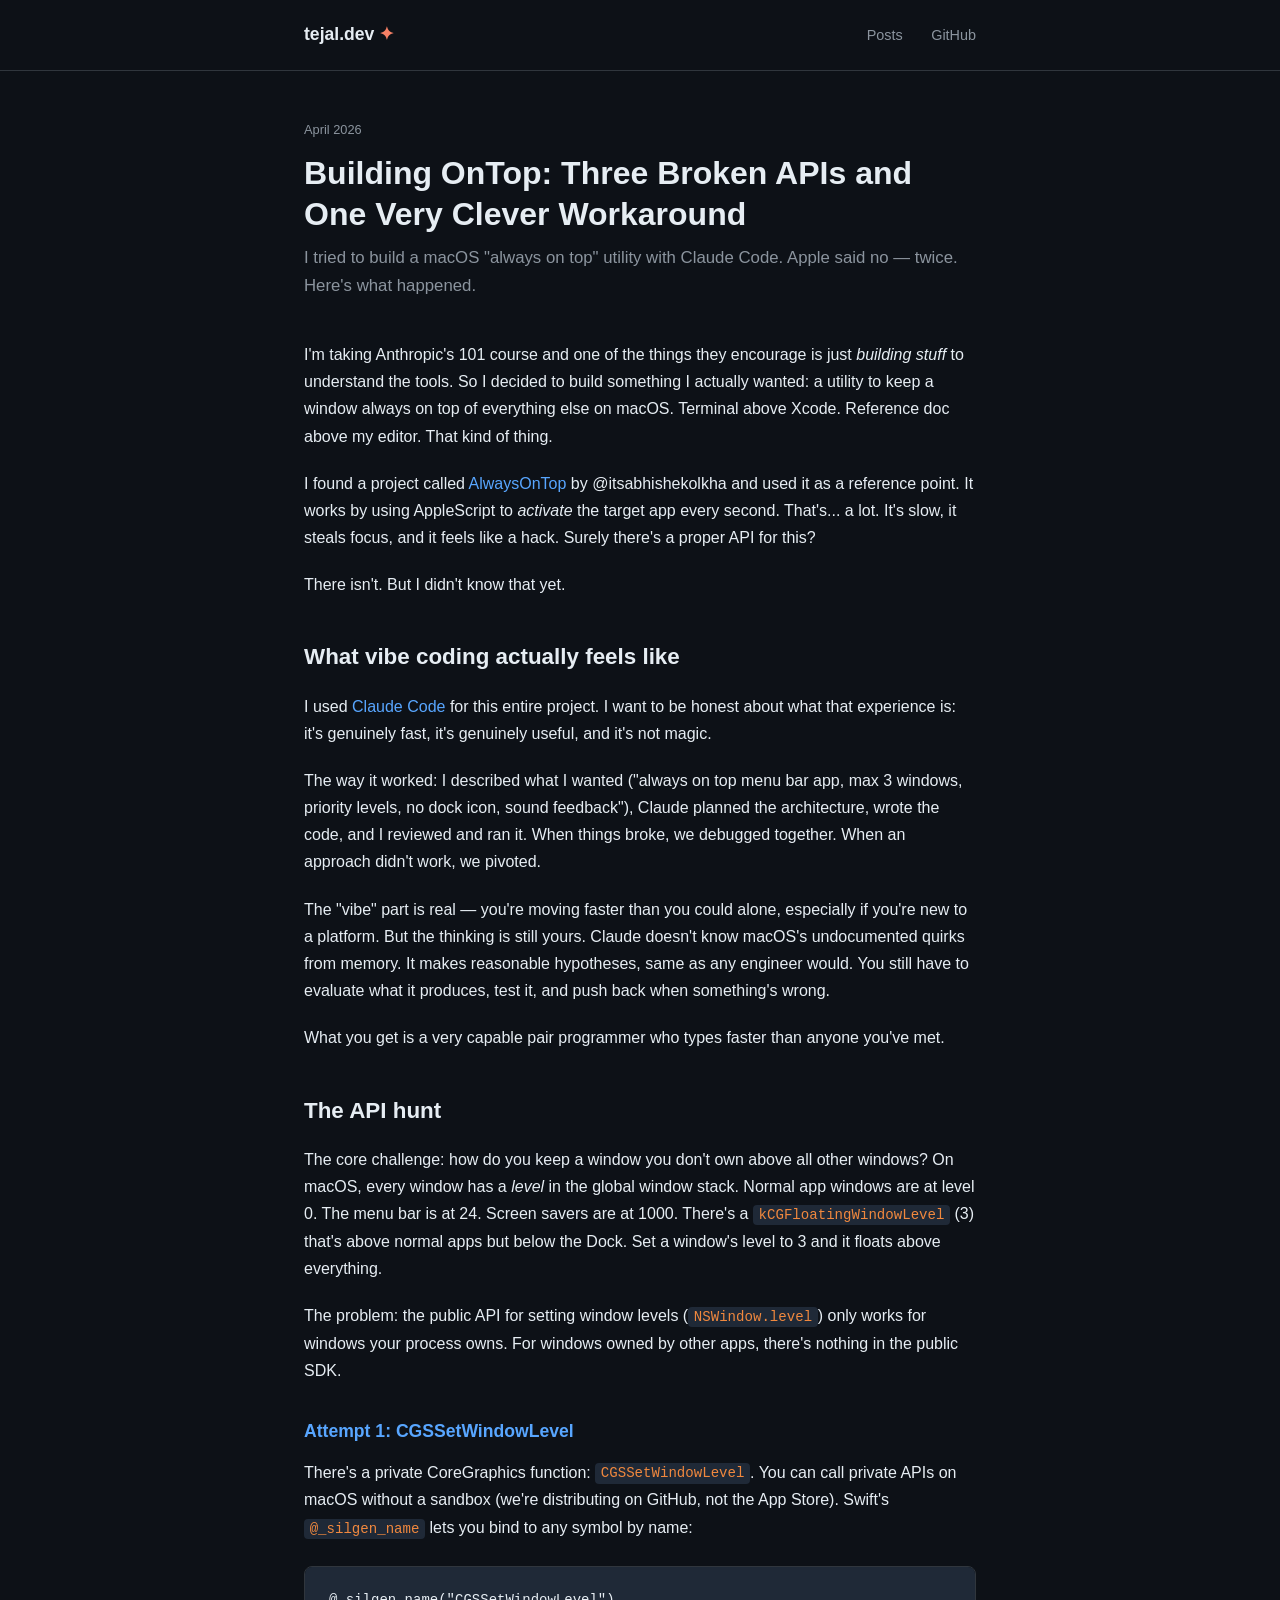
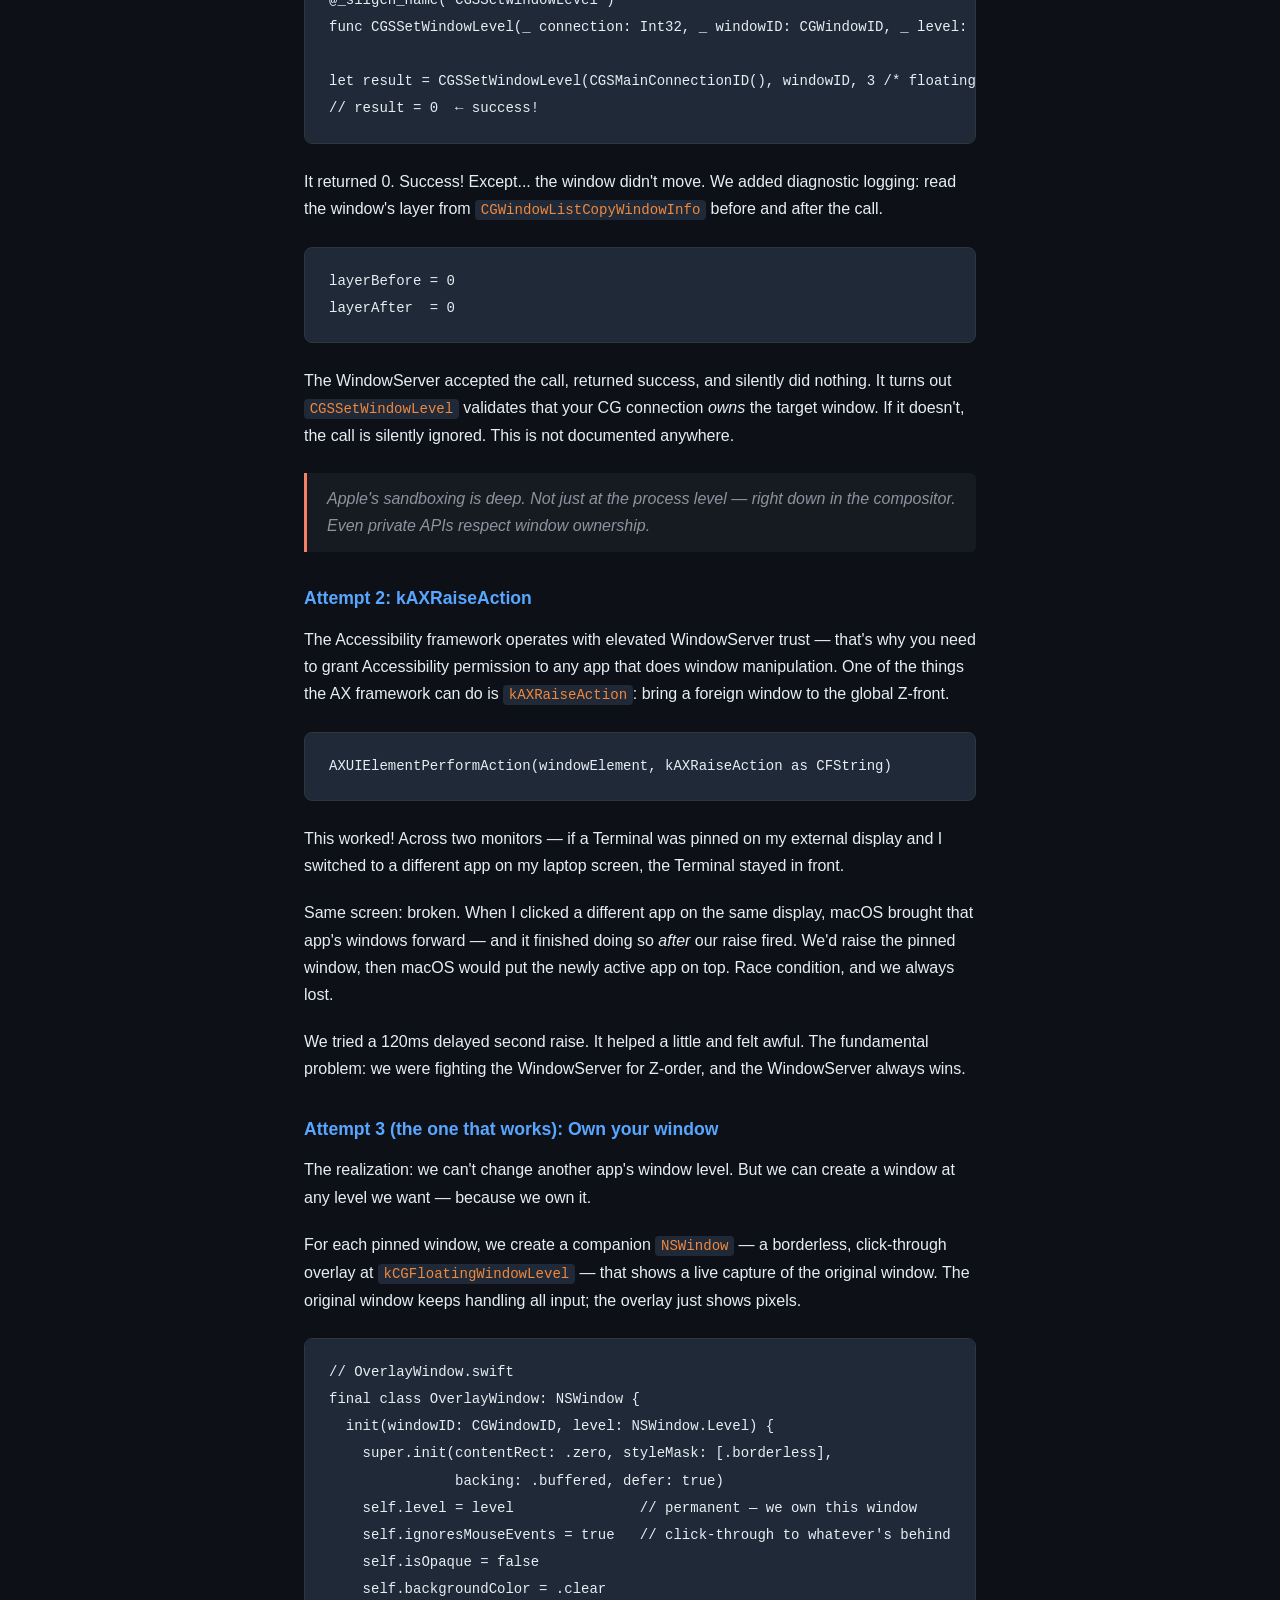
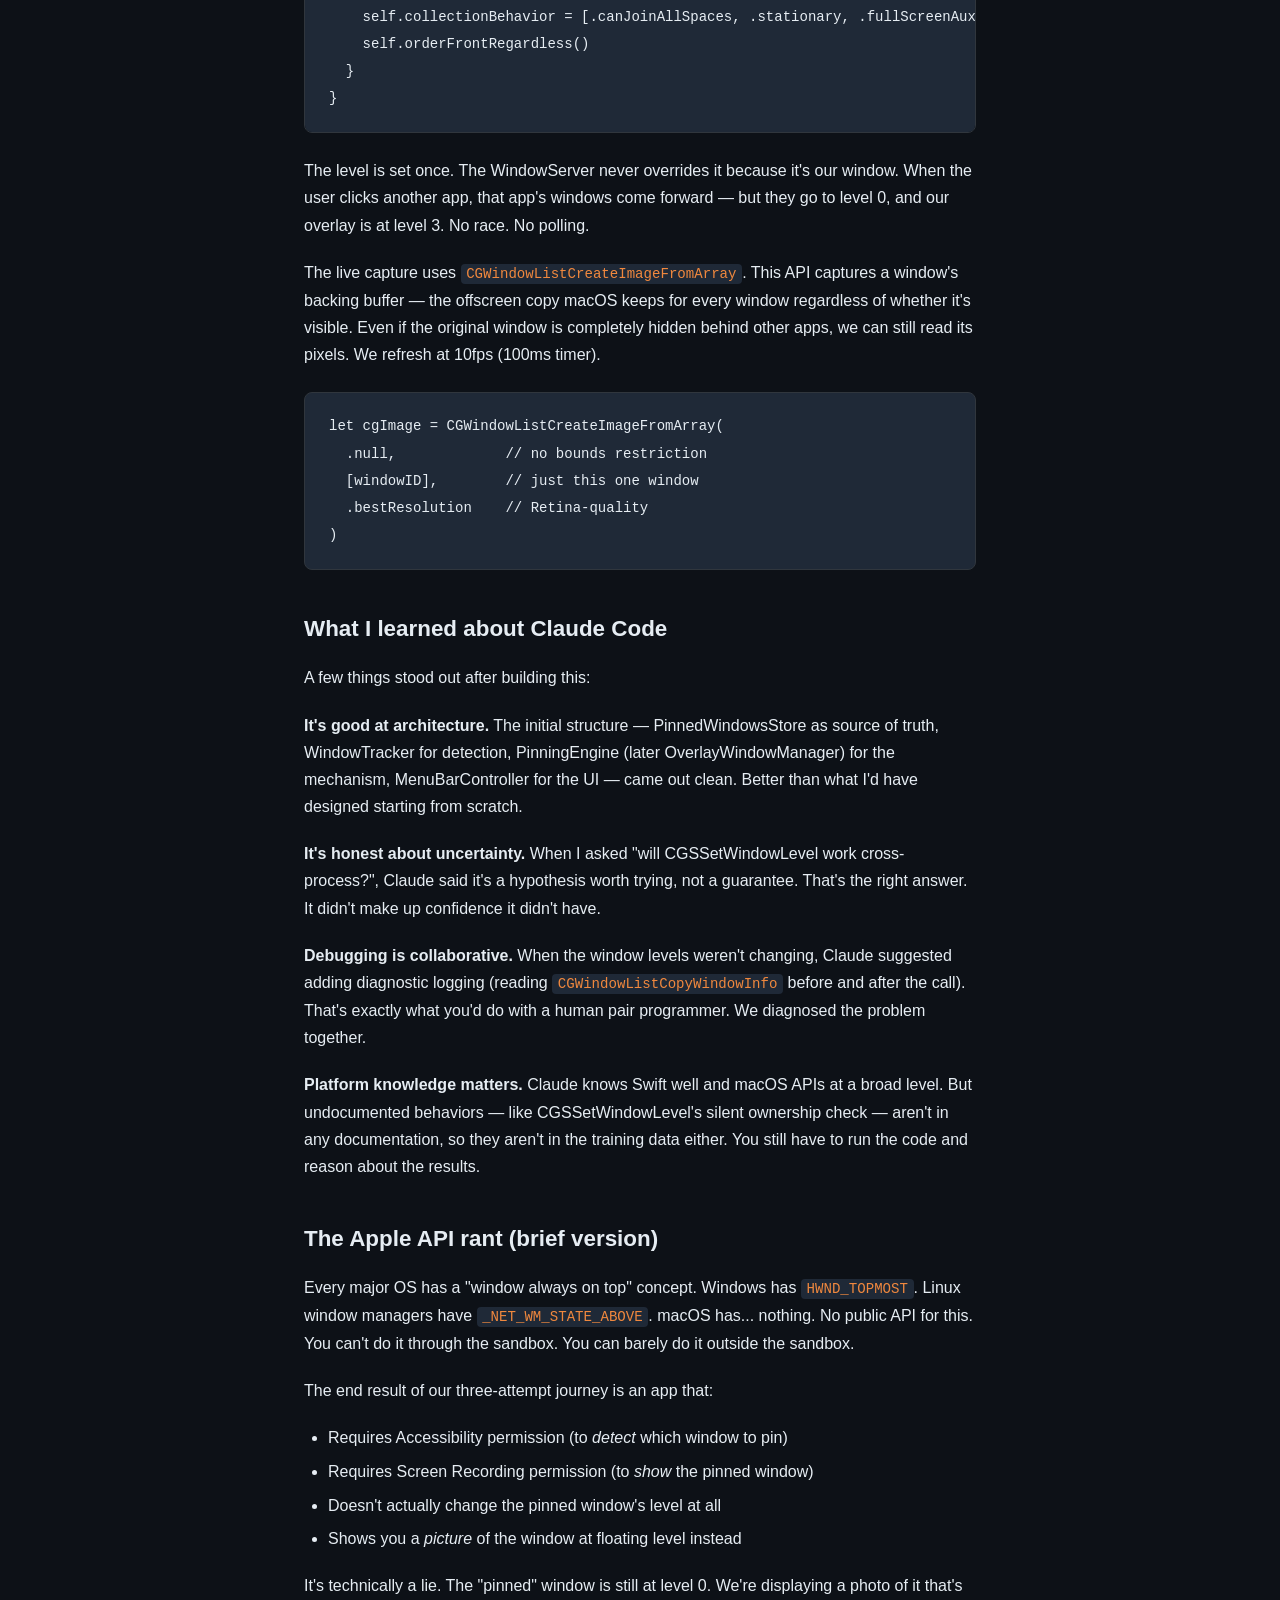
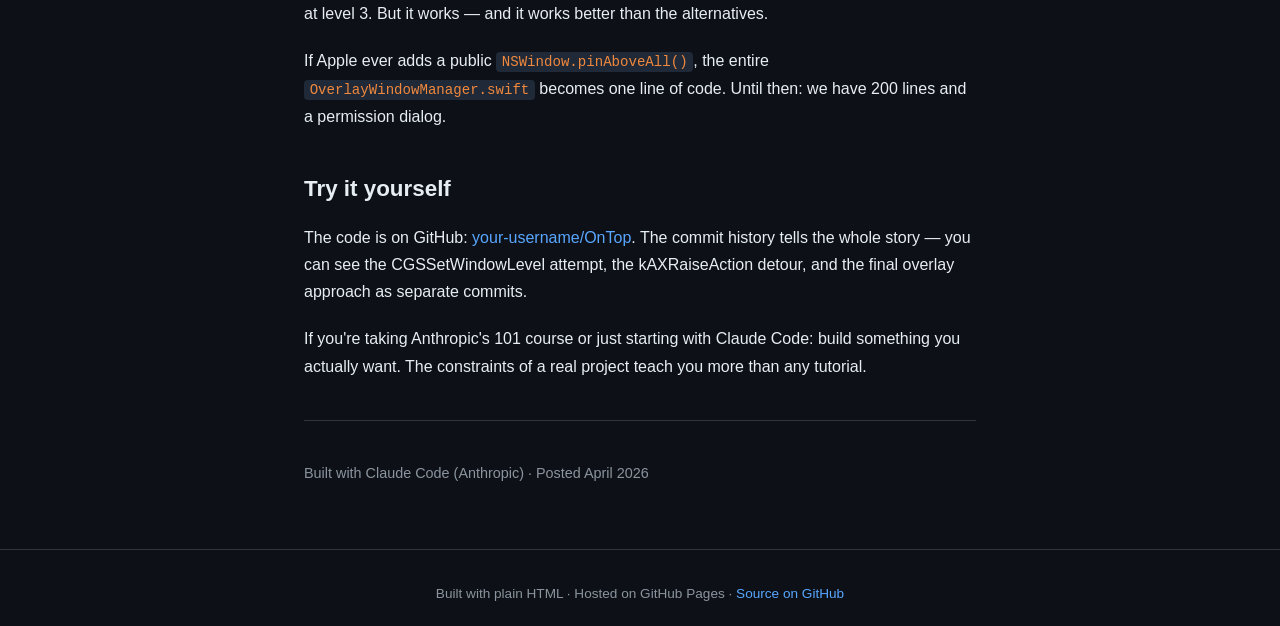
==== docs/posts/01-ontop-vibe-coding.html @ 393ee737 "docs: add GitHub Pages blog — plain HTML, dark theme, first post Blog lives in docs/ so it can be en" ====
<!DOCTYPE html>
<html lang="en">
<head>
  <meta charset="UTF-8">
  <meta name="viewport" content="width=device-width, initial-scale=1.0">
  <title>Building OnTop: Three Broken APIs and One Very Clever Workaround</title>
  <meta name="description" content="I tried to build a macOS always-on-top utility with Claude Code. Apple said no — twice. Here's the full story.">
  <link rel="stylesheet" href="../style.css">
</head>
<body>

<header>
  <div class="inner">
    <a class="logo" href="../index.html">tejal.dev <span>✦</span></a>
    <nav>
      <a href="../index.html">Posts</a>
      <a href="https://github.com/your-username/OnTop" target="_blank">GitHub</a>
    </nav>
  </div>
</header>

<main>
<article>

  <div class="post-header">
    <time datetime="2026-04">April 2026</time>
    <h1>Building OnTop: Three Broken APIs and One Very Clever Workaround</h1>
    <p class="subtitle">
      I tried to build a macOS "always on top" utility with Claude Code.
      Apple said no — twice. Here's what happened.
    </p>
  </div>

  <p>
    I'm taking Anthropic's 101 course and one of the things they encourage is just
    <em>building stuff</em> to understand the tools. So I decided to build something I
    actually wanted: a utility to keep a window always on top of everything else on macOS.
    Terminal above Xcode. Reference doc above my editor. That kind of thing.
  </p>

  <p>
    I found a project called
    <a href="https://github.com/itsabhishekolkha/AlwaysOnTop" target="_blank">AlwaysOnTop</a>
    by @itsabhishekolkha and used it as a reference point. It works by using AppleScript to
    <em>activate</em> the target app every second. That's... a lot. It's slow, it steals
    focus, and it feels like a hack. Surely there's a proper API for this?
  </p>

  <p>There isn't. But I didn't know that yet.</p>

  <h2>What vibe coding actually feels like</h2>

  <p>
    I used <a href="https://claude.ai/claude-code" target="_blank">Claude Code</a> for this
    entire project. I want to be honest about what that experience is: it's genuinely fast,
    it's genuinely useful, and it's not magic.
  </p>

  <p>
    The way it worked: I described what I wanted ("always on top menu bar app, max 3 windows,
    priority levels, no dock icon, sound feedback"), Claude planned the architecture, wrote the
    code, and I reviewed and ran it. When things broke, we debugged together. When an approach
    didn't work, we pivoted.
  </p>

  <p>
    The "vibe" part is real — you're moving faster than you could alone, especially if you're
    new to a platform. But the thinking is still yours. Claude doesn't know macOS's undocumented
    quirks from memory. It makes reasonable hypotheses, same as any engineer would. You still
    have to evaluate what it produces, test it, and push back when something's wrong.
  </p>

  <p>What you get is a very capable pair programmer who types faster than anyone you've met.</p>

  <h2>The API hunt</h2>

  <p>
    The core challenge: how do you keep a window you don't own above all other windows?
    On macOS, every window has a <em>level</em> in the global window stack. Normal app windows
    are at level 0. The menu bar is at 24. Screen savers are at 1000. There's a
    <code>kCGFloatingWindowLevel</code> (3) that's above normal apps but below the Dock.
    Set a window's level to 3 and it floats above everything.
  </p>

  <p>
    The problem: the public API for setting window levels (<code>NSWindow.level</code>) only
    works for windows your process owns. For windows owned by other apps, there's nothing
    in the public SDK.
  </p>

  <h3>Attempt 1: CGSSetWindowLevel</h3>

  <p>
    There's a private CoreGraphics function: <code>CGSSetWindowLevel</code>. You can call
    private APIs on macOS without a sandbox (we're distributing on GitHub, not the App Store).
    Swift's <code>@_silgen_name</code> lets you bind to any symbol by name:
  </p>

  <pre><code>@_silgen_name("CGSSetWindowLevel")
func CGSSetWindowLevel(_ connection: Int32, _ windowID: CGWindowID, _ level: Int32) -> Int32

let result = CGSSetWindowLevel(CGSMainConnectionID(), windowID, 3 /* floating */)
// result = 0  ← success!</code></pre>

  <p>
    It returned 0. Success! Except... the window didn't move. We added diagnostic logging:
    read the window's layer from <code>CGWindowListCopyWindowInfo</code> before and after
    the call.
  </p>

  <pre><code>layerBefore = 0
layerAfter  = 0</code></pre>

  <p>
    The WindowServer accepted the call, returned success, and silently did nothing.
    It turns out <code>CGSSetWindowLevel</code> validates that your CG connection
    <em>owns</em> the target window. If it doesn't, the call is silently ignored.
    This is not documented anywhere.
  </p>

  <blockquote>
    Apple's sandboxing is deep. Not just at the process level — right down in the compositor.
    Even private APIs respect window ownership.
  </blockquote>

  <h3>Attempt 2: kAXRaiseAction</h3>

  <p>
    The Accessibility framework operates with elevated WindowServer trust — that's why
    you need to grant Accessibility permission to any app that does window manipulation.
    One of the things the AX framework can do is <code>kAXRaiseAction</code>: bring a
    foreign window to the global Z-front.
  </p>

  <pre><code>AXUIElementPerformAction(windowElement, kAXRaiseAction as CFString)</code></pre>

  <p>
    This worked! Across two monitors — if a Terminal was pinned on my external display and
    I switched to a different app on my laptop screen, the Terminal stayed in front.
  </p>

  <p>
    Same screen: broken. When I clicked a different app on the same display, macOS brought
    that app's windows forward — and it finished doing so <em>after</em> our raise fired.
    We'd raise the pinned window, then macOS would put the newly active app on top. Race
    condition, and we always lost.
  </p>

  <p>
    We tried a 120ms delayed second raise. It helped a little and felt awful. The fundamental
    problem: we were fighting the WindowServer for Z-order, and the WindowServer always wins.
  </p>

  <h3>Attempt 3 (the one that works): Own your window</h3>

  <p>
    The realization: we can't change another app's window level. But we can create a window
    at any level we want — because we own it.
  </p>

  <p>
    For each pinned window, we create a companion <code>NSWindow</code> — a borderless,
    click-through overlay at <code>kCGFloatingWindowLevel</code> — that shows a live capture
    of the original window. The original window keeps handling all input; the overlay just
    shows pixels.
  </p>

  <pre><code>// OverlayWindow.swift
final class OverlayWindow: NSWindow {
  init(windowID: CGWindowID, level: NSWindow.Level) {
    super.init(contentRect: .zero, styleMask: [.borderless],
               backing: .buffered, defer: true)
    self.level = level               // permanent — we own this window
    self.ignoresMouseEvents = true   // click-through to whatever's behind
    self.isOpaque = false
    self.backgroundColor = .clear
    self.collectionBehavior = [.canJoinAllSpaces, .stationary, .fullScreenAuxiliary]
    self.orderFrontRegardless()
  }
}</code></pre>

  <p>
    The level is set once. The WindowServer never overrides it because it's our window.
    When the user clicks another app, that app's windows come forward — but they go to
    level 0, and our overlay is at level 3. No race. No polling.
  </p>

  <p>
    The live capture uses <code>CGWindowListCreateImageFromArray</code>. This API captures
    a window's backing buffer — the offscreen copy macOS keeps for every window regardless
    of whether it's visible. Even if the original window is completely hidden behind other
    apps, we can still read its pixels. We refresh at 10fps (100ms timer).
  </p>

  <pre><code>let cgImage = CGWindowListCreateImageFromArray(
  .null,             // no bounds restriction
  [windowID],        // just this one window
  .bestResolution    // Retina-quality
)</code></pre>

  <h2>What I learned about Claude Code</h2>

  <p>
    A few things stood out after building this:
  </p>

  <p>
    <strong>It's good at architecture.</strong> The initial structure — PinnedWindowsStore
    as source of truth, WindowTracker for detection, PinningEngine (later OverlayWindowManager)
    for the mechanism, MenuBarController for the UI — came out clean. Better than what I'd
    have designed starting from scratch.
  </p>

  <p>
    <strong>It's honest about uncertainty.</strong> When I asked "will CGSSetWindowLevel work
    cross-process?", Claude said it's a hypothesis worth trying, not a guarantee. That's the
    right answer. It didn't make up confidence it didn't have.
  </p>

  <p>
    <strong>Debugging is collaborative.</strong> When the window levels weren't changing,
    Claude suggested adding diagnostic logging (reading <code>CGWindowListCopyWindowInfo</code>
    before and after the call). That's exactly what you'd do with a human pair programmer.
    We diagnosed the problem together.
  </p>

  <p>
    <strong>Platform knowledge matters.</strong> Claude knows Swift well and macOS APIs at
    a broad level. But undocumented behaviors — like CGSSetWindowLevel's silent ownership
    check — aren't in any documentation, so they aren't in the training data either. You
    still have to run the code and reason about the results.
  </p>

  <h2>The Apple API rant (brief version)</h2>

  <p>
    Every major OS has a "window always on top" concept. Windows has
    <code>HWND_TOPMOST</code>. Linux window managers have <code>_NET_WM_STATE_ABOVE</code>.
    macOS has... nothing. No public API for this. You can't do it through the sandbox.
    You can barely do it outside the sandbox.
  </p>

  <p>
    The end result of our three-attempt journey is an app that:
    <ul>
      <li>Requires Accessibility permission (to <em>detect</em> which window to pin)</li>
      <li>Requires Screen Recording permission (to <em>show</em> the pinned window)</li>
      <li>Doesn't actually change the pinned window's level at all</li>
      <li>Shows you a <em>picture</em> of the window at floating level instead</li>
    </ul>
  </p>

  <p>
    It's technically a lie. The "pinned" window is still at level 0. We're displaying a
    photo of it that's at level 3. But it works — and it works better than the alternatives.
  </p>

  <p>
    If Apple ever adds a public <code>NSWindow.pinAboveAll()</code>, the entire
    <code>OverlayWindowManager.swift</code> becomes one line of code.
    Until then: we have 200 lines and a permission dialog.
  </p>

  <h2>Try it yourself</h2>

  <p>
    The code is on GitHub: <a href="https://github.com/your-username/OnTop" target="_blank">your-username/OnTop</a>.
    The commit history tells the whole story — you can see the CGSSetWindowLevel attempt,
    the kAXRaiseAction detour, and the final overlay approach as separate commits.
  </p>

  <p>
    If you're taking Anthropic's 101 course or just starting with Claude Code: build
    something you actually want. The constraints of a real project teach you more than
    any tutorial.
  </p>

  <hr>

  <p style="color:var(--muted); font-size:0.9rem;">
    Built with Claude Code (Anthropic) · Posted April 2026
  </p>

</article>
</main>

<footer>
  Built with plain HTML · Hosted on GitHub Pages ·
  <a href="https://github.com/your-username/OnTop">Source on GitHub</a>
</footer>

</body>
</html>
---- docs/style.css ----
/* style.css — OnTop dev blog */

:root {
  --bg:        #0d1117;
  --surface:   #161b22;
  --border:    #30363d;
  --text:      #e6edf3;
  --muted:     #8b949e;
  --accent:    #58a6ff;
  --accent2:   #f78166;
  --code-bg:   #1f2937;
  --max-width: 720px;
}

*, *::before, *::after { box-sizing: border-box; margin: 0; padding: 0; }

html { font-size: 16px; scroll-behavior: smooth; }

body {
  background: var(--bg);
  color: var(--text);
  font-family: -apple-system, BlinkMacSystemFont, "Segoe UI", Helvetica, Arial, sans-serif;
  line-height: 1.7;
  min-height: 100vh;
}

a { color: var(--accent); text-decoration: none; }
a:hover { text-decoration: underline; }

/* ── Header ─────────────────────────────── */
header {
  border-bottom: 1px solid var(--border);
  padding: 1.25rem 0;
}
header .inner {
  max-width: var(--max-width);
  margin: 0 auto;
  padding: 0 1.5rem;
  display: flex;
  align-items: center;
  justify-content: space-between;
}
header .logo {
  font-weight: 700;
  font-size: 1.1rem;
  color: var(--text);
}
header .logo span { color: var(--accent2); }
header nav a {
  color: var(--muted);
  margin-left: 1.5rem;
  font-size: 0.9rem;
}
header nav a:hover { color: var(--text); text-decoration: none; }

/* ── Main content ────────────────────────── */
main {
  max-width: var(--max-width);
  margin: 3rem auto;
  padding: 0 1.5rem;
}

/* ── Post list (index) ───────────────────── */
.post-list { list-style: none; }
.post-list li {
  border-bottom: 1px solid var(--border);
  padding: 1.75rem 0;
}
.post-list li:first-child { padding-top: 0; }
.post-list .date {
  font-size: 0.8rem;
  color: var(--muted);
  margin-bottom: 0.4rem;
}
.post-list h2 { font-size: 1.25rem; margin-bottom: 0.5rem; }
.post-list h2 a { color: var(--text); }
.post-list h2 a:hover { color: var(--accent); text-decoration: none; }
.post-list p { color: var(--muted); font-size: 0.95rem; }

/* ── Article ─────────────────────────────── */
article .post-header { margin-bottom: 2.5rem; }
article .post-header time {
  display: block;
  font-size: 0.8rem;
  color: var(--muted);
  margin-bottom: 0.75rem;
}
article h1 { font-size: 2rem; line-height: 1.3; margin-bottom: 0.5rem; }
article .subtitle { color: var(--muted); font-size: 1.05rem; }

article h2 { font-size: 1.4rem; margin: 2.5rem 0 1rem; }
article h3 { font-size: 1.1rem; margin: 2rem 0 0.75rem; color: var(--accent); }
article p  { margin-bottom: 1.25rem; }
article ul, article ol { margin: 0 0 1.25rem 1.5rem; }
article li { margin-bottom: 0.4rem; }

article blockquote {
  border-left: 3px solid var(--accent2);
  padding: 0.75rem 1.25rem;
  margin: 1.5rem 0;
  background: var(--surface);
  border-radius: 0 6px 6px 0;
  color: var(--muted);
  font-style: italic;
}

article hr {
  border: none;
  border-top: 1px solid var(--border);
  margin: 2.5rem 0;
}

/* ── Code ────────────────────────────────── */
code {
  font-family: "SF Mono", "Fira Code", Consolas, monospace;
  font-size: 0.88em;
  background: var(--code-bg);
  padding: 0.15em 0.4em;
  border-radius: 4px;
  color: #f0883e;
}
pre {
  background: var(--code-bg);
  border: 1px solid var(--border);
  border-radius: 8px;
  padding: 1.25rem 1.5rem;
  overflow-x: auto;
  margin: 1.5rem 0;
}
pre code {
  background: none;
  padding: 0;
  color: var(--text);
  font-size: 0.875rem;
}

/* ── Table ───────────────────────────────── */
table {
  width: 100%;
  border-collapse: collapse;
  margin: 1.5rem 0;
  font-size: 0.9rem;
}
th {
  text-align: left;
  border-bottom: 2px solid var(--border);
  padding: 0.5rem 1rem;
  color: var(--muted);
  font-weight: 600;
}
td {
  padding: 0.5rem 1rem;
  border-bottom: 1px solid var(--border);
}

/* ── Footer ──────────────────────────────── */
footer {
  border-top: 1px solid var(--border);
  padding: 2rem 0;
  margin-top: 4rem;
  text-align: center;
  color: var(--muted);
  font-size: 0.85rem;
}
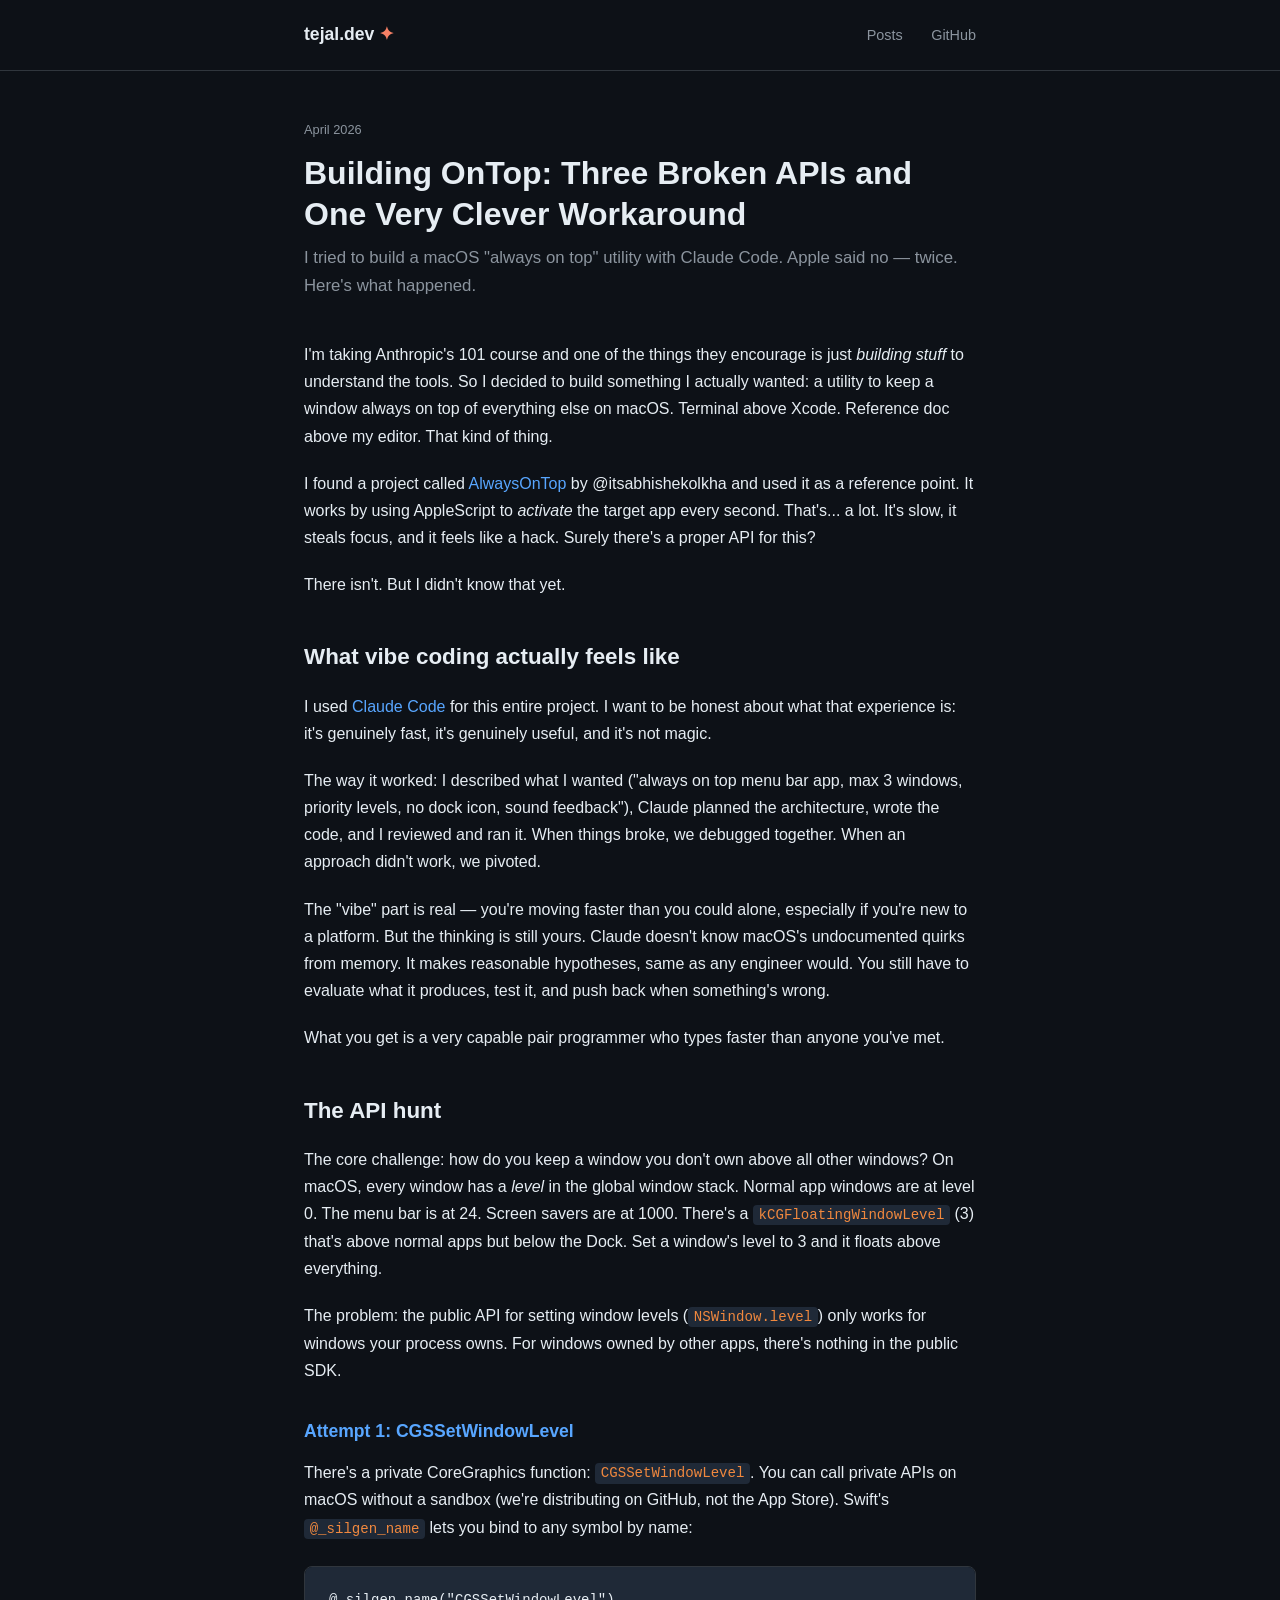
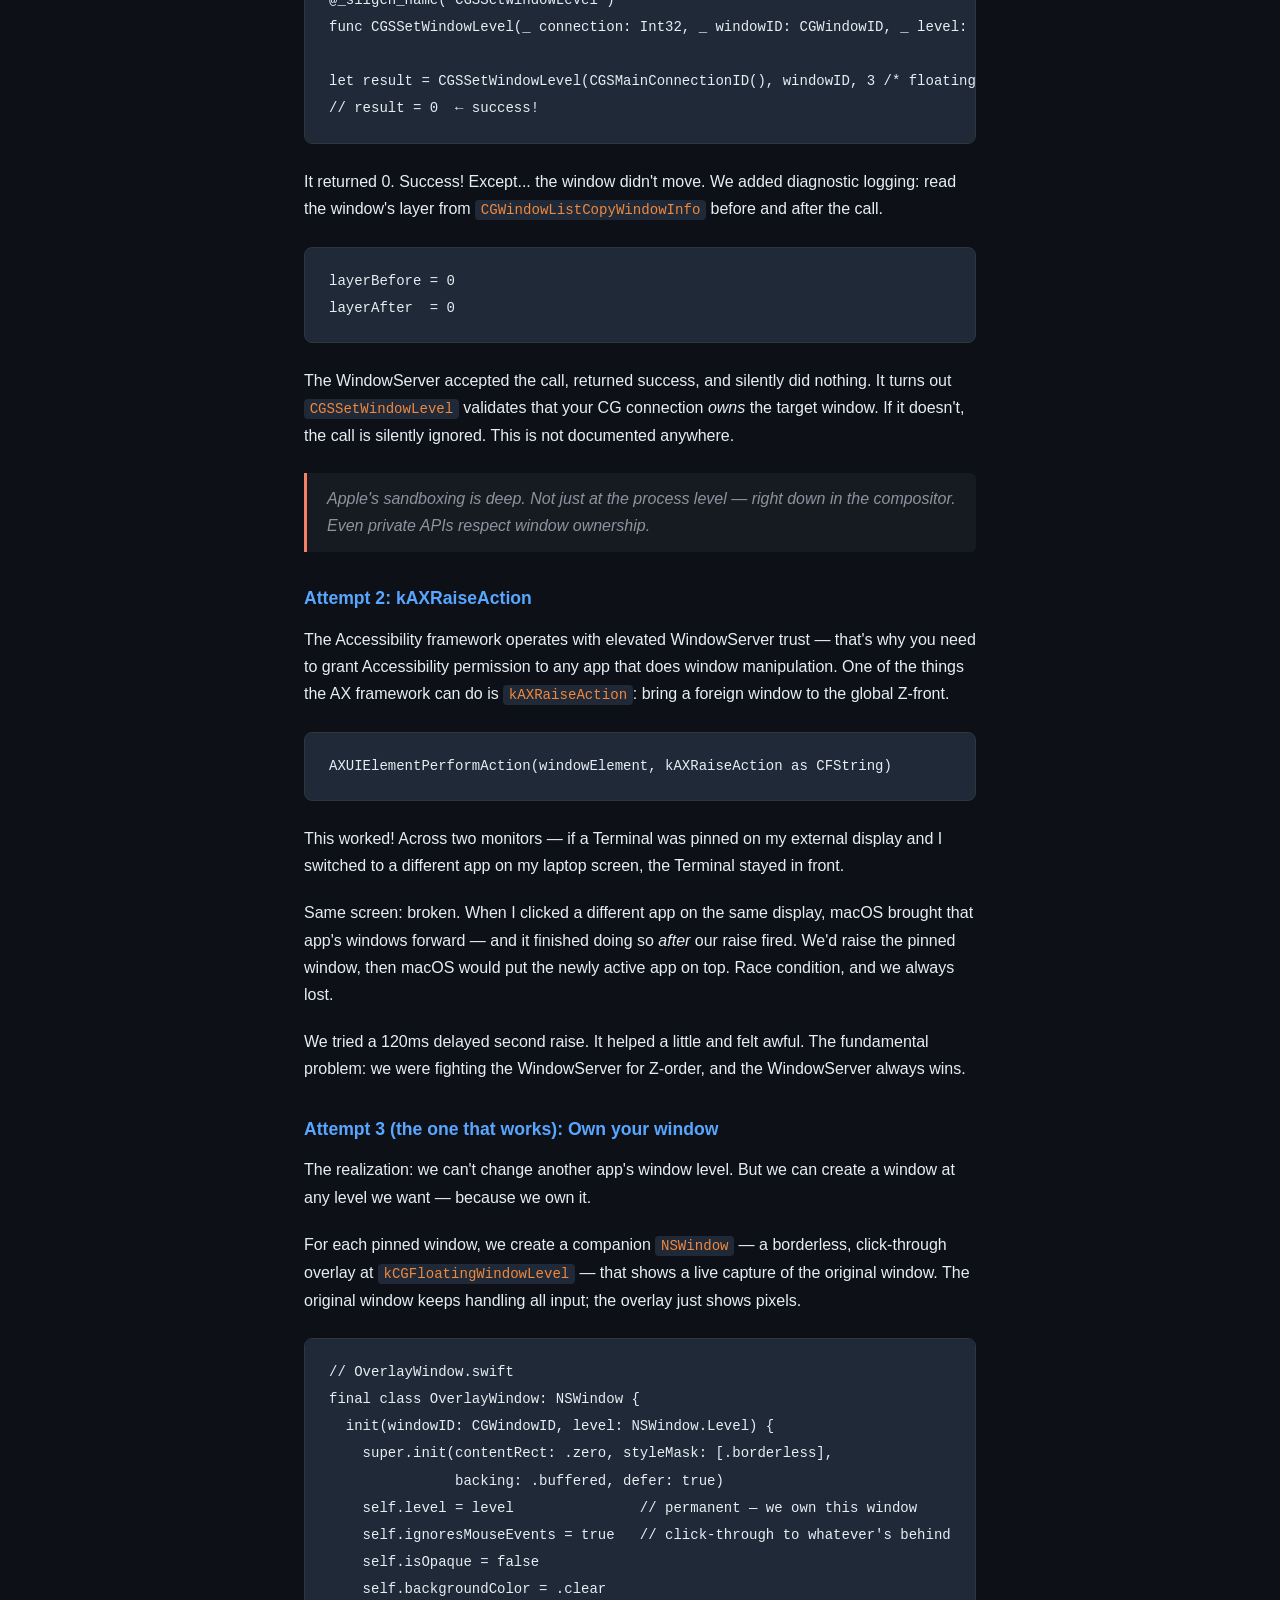
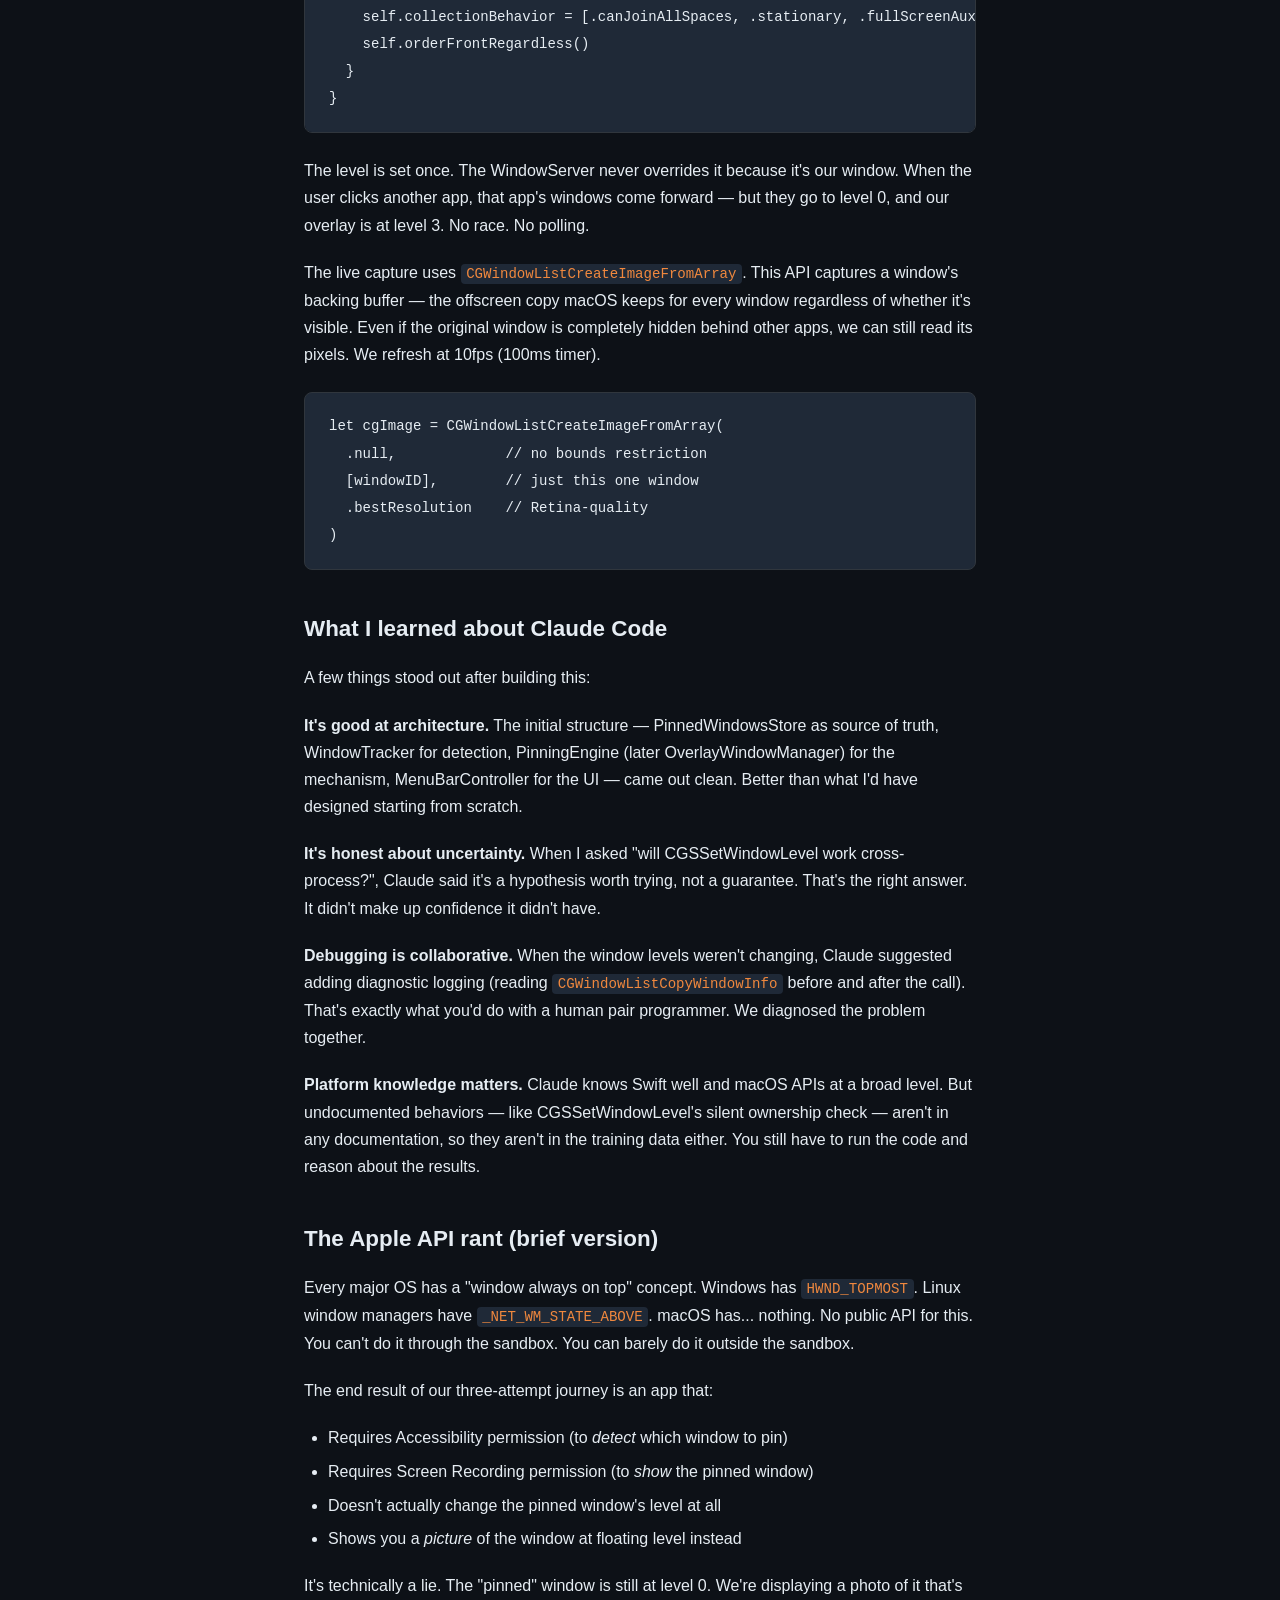
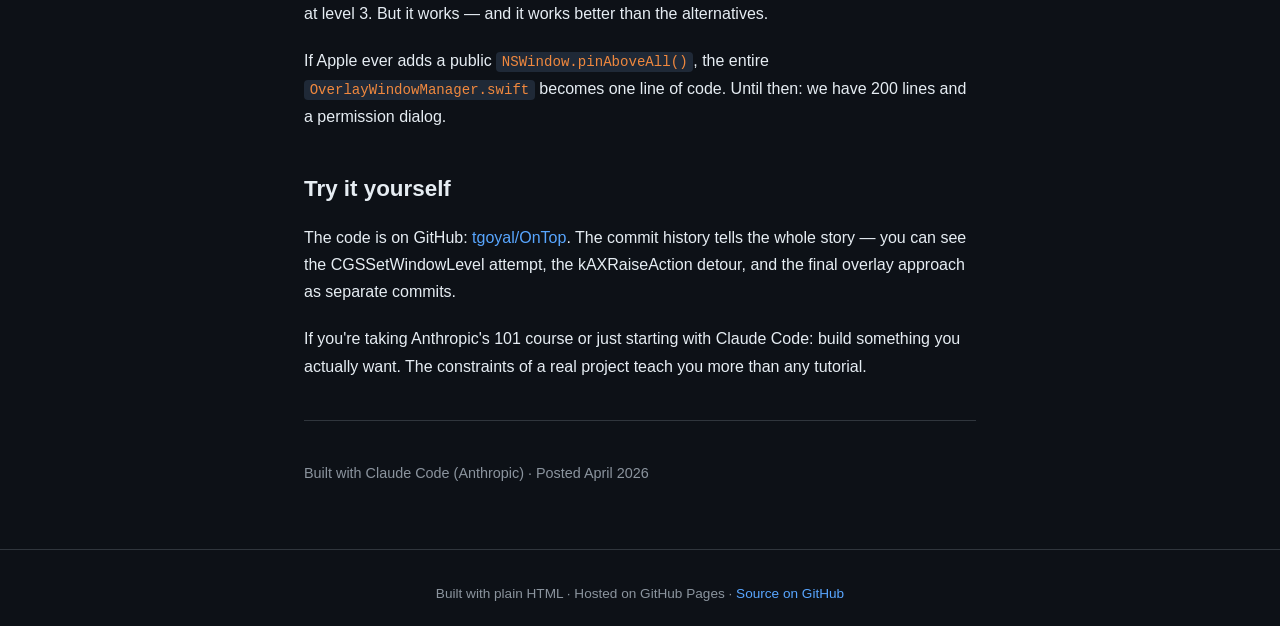
==== commit 6504eaa2: "fix: update GitHub username placeholders to tgoyal" ====
--- a/docs/posts/01-ontop-vibe-coding.html
+++ b/docs/posts/01-ontop-vibe-coding.html
@@ -14,7 +14,7 @@
     <a class="logo" href="../index.html">tejal.dev <span>✦</span></a>
     <nav>
       <a href="../index.html">Posts</a>
-      <a href="https://github.com/your-username/OnTop" target="_blank">GitHub</a>
+      <a href="https://github.com/tgoyal/OnTop" target="_blank">GitHub</a>
     </nav>
   </div>
 </header>
@@ -264,7 +264,7 @@
   <h2>Try it yourself</h2>
 
   <p>
-    The code is on GitHub: <a href="https://github.com/your-username/OnTop" target="_blank">your-username/OnTop</a>.
+    The code is on GitHub: <a href="https://github.com/tgoyal/OnTop" target="_blank">tgoyal/OnTop</a>.
     The commit history tells the whole story — you can see the CGSSetWindowLevel attempt,
     the kAXRaiseAction detour, and the final overlay approach as separate commits.
   </p>
@@ -286,7 +286,7 @@
 
 <footer>
   Built with plain HTML · Hosted on GitHub Pages ·
-  <a href="https://github.com/your-username/OnTop">Source on GitHub</a>
+  <a href="https://github.com/tgoyal/OnTop">Source on GitHub</a>
 </footer>
 
 </body>
